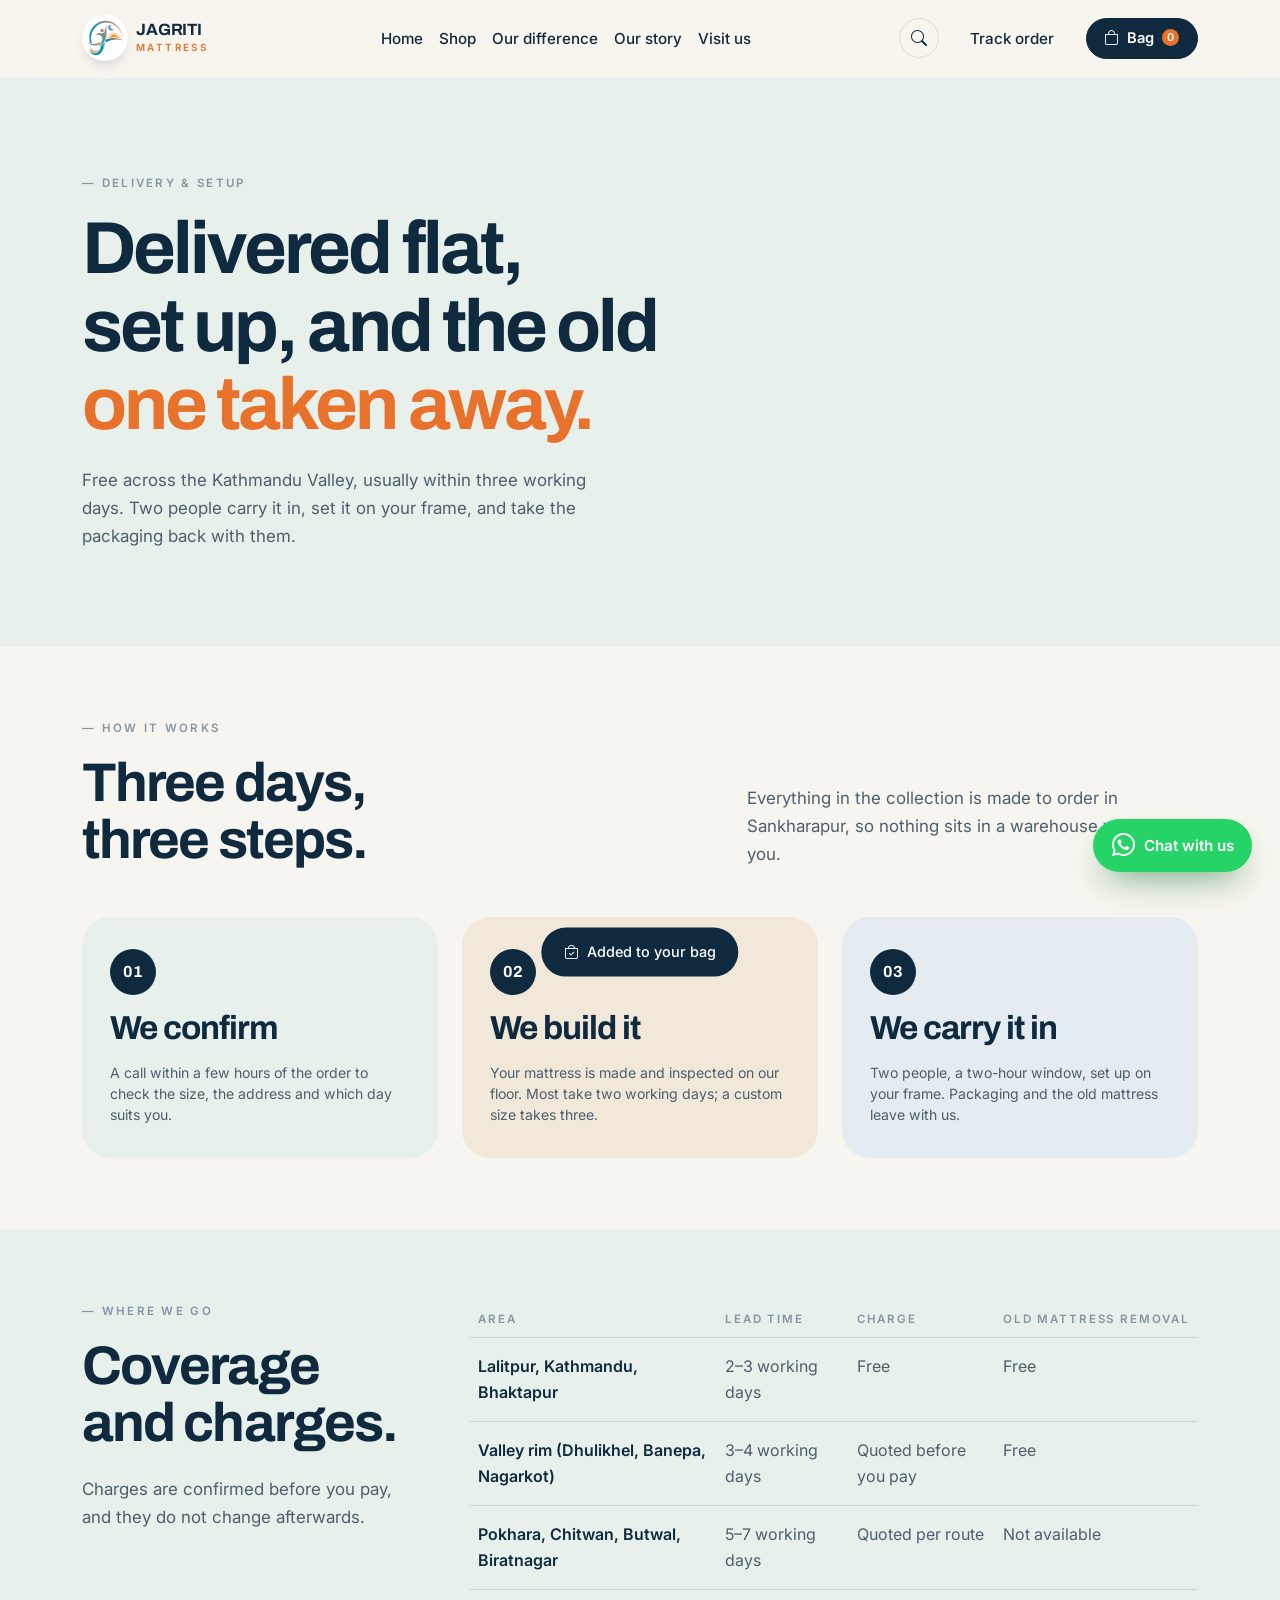
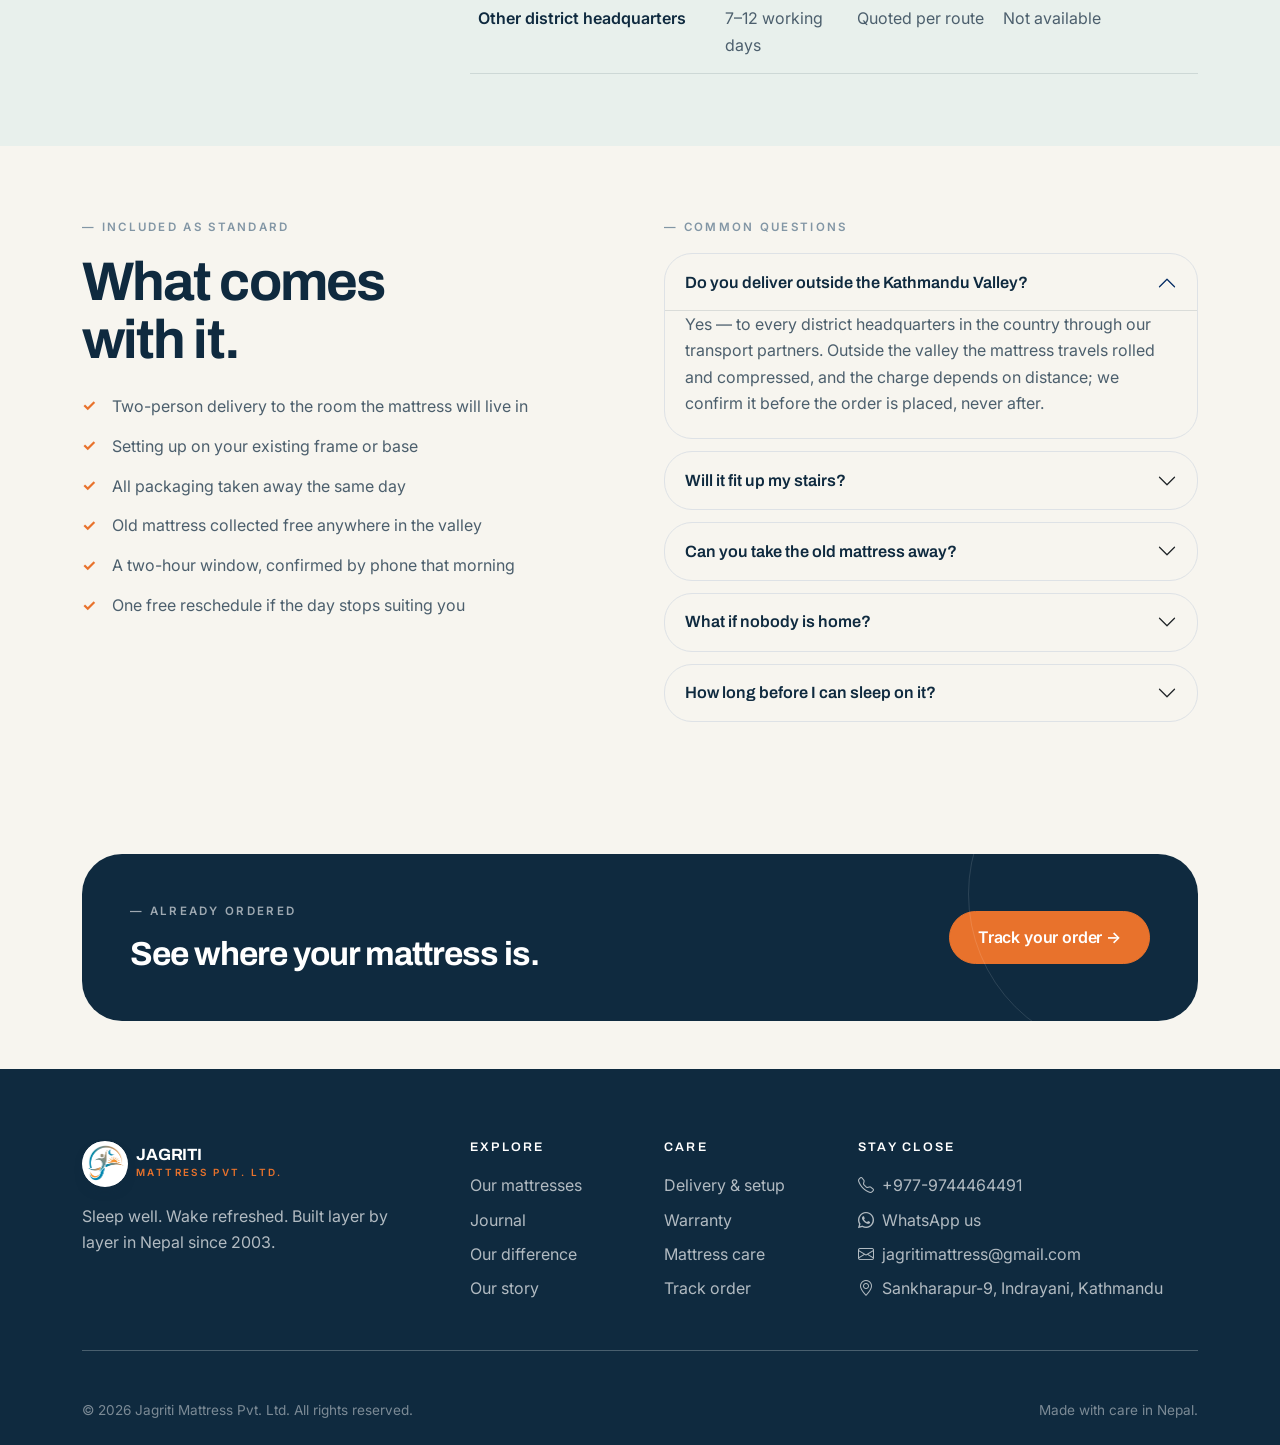
==== delivery.html @ 8ed34689 "completed first mvp in html plain" ====
<!DOCTYPE html>
<html lang="en">
<head>
  <meta charset="utf-8">
  <meta name="viewport" content="width=device-width, initial-scale=1">
  <title>Delivery & setup — Jagriti Mattress Pvt. Ltd.</title>
  <meta name="description" content="Free two-person delivery across the Kathmandu Valley in 2-3 working days, set up on your frame, with the old mattress taken away.">

  <link rel="icon" href="assets/favicon.png" type="image/png">

  <!-- Google Fonts -->
  <link rel="preconnect" href="https://fonts.googleapis.com">
  <link rel="preconnect" href="https://fonts.gstatic.com" crossorigin>
  <link href="https://fonts.googleapis.com/css2?family=Archivo:wght@500;600;700;800&family=Inter:wght@400;500;600&display=swap" rel="stylesheet">

  <!-- Bootstrap 5 + Bootstrap Icons -->
  <link href="https://cdn.jsdelivr.net/npm/bootstrap@5.3.3/dist/css/bootstrap.min.css" rel="stylesheet">
  <link href="https://cdn.jsdelivr.net/npm/bootstrap-icons@1.11.3/font/bootstrap-icons.min.css" rel="stylesheet">

  <!-- Jagriti theme -->
  <link href="styles.css" rel="stylesheet">
</head>
<body class="bg-cream">

  <!-- ============================================================
       TOP NAV (shared markup across every page)
       ============================================================ -->
  <nav class="navbar navbar-expand-lg site-nav sticky-top" id="siteNav">
    <div class="container">

      <a class="navbar-brand d-flex align-items-center gap-2 me-lg-4" href="index.html">
        <span class="brand-mark">
          <img src="assets/logo-mark.png" alt="Jagriti Mattress logo">
        </span>
        <span>
          <span class="brand-word">JAGRITI</span>
          <span class="brand-sub">Mattress</span>
        </span>
      </a>

      <button class="navbar-toggler border-0 shadow-none" type="button" data-bs-toggle="collapse"
              data-bs-target="#mainNav" aria-controls="mainNav" aria-expanded="false" aria-label="Toggle navigation">
        <i class="bi bi-list fs-3 text-navy"></i>
      </button>

      <div class="collapse navbar-collapse" id="mainNav">
        <ul class="navbar-nav mx-lg-auto mb-2 mb-lg-0">
          <li class="nav-item"><a class="nav-link" href="index.html">Home</a></li>
          <li class="nav-item"><a class="nav-link" href="shop.html">Shop</a></li>
          <li class="nav-item"><a class="nav-link" href="our-difference.html">Our difference</a></li>
          <li class="nav-item"><a class="nav-link" href="our-story.html">Our story</a></li>
          <li class="nav-item"><a class="nav-link" href="visit-us.html">Visit us</a></li>
        </ul>

        <div class="d-flex align-items-center gap-2 gap-lg-3">
          <a class="nav-icon-btn" href="shop.html" aria-label="Search the collection"><i class="bi bi-search"></i></a>
          <a class="nav-link d-none d-lg-inline text-nowrap" href="track-order.html">Track order</a>
          <button class="btn btn-dark rounded-pill bag-btn d-inline-flex align-items-center gap-2" type="button" data-bag-button>
            <i class="bi bi-bag"></i> Bag
            <span class="badge rounded-pill" data-bag-count>0</span>
          </button>
        </div>
      </div>

    </div>
  </nav>

  <main>

    <!-- ============================================================
         PAGE HERO
         ============================================================ -->
    <section class="bg-mint py-5">
      <div class="container py-lg-5">
        <div class="row">
          <div class="col-lg-8">
            <span class="eyebrow">&mdash; Delivery & setup</span>
            <h1 class="headline-xl mb-4">Delivered flat,<br>set up, and the old<br><span class="text-accent">one taken away.</span></h1>
            <p class="lead-jag mb-0">Free across the Kathmandu Valley, usually within three working days. Two people carry it in, set it on your frame, and take the packaging back with them.</p>
          </div>
        </div>
      </div>
    </section>

    <!-- Steps -->
    <section class="bg-cream py-5">
      <div class="container py-lg-4">
        <div class="row align-items-end g-4 mb-5">
          <div class="col-lg-7">
            <span class="eyebrow">&mdash; How it works</span>
            <h2 class="headline-lg mb-0">Three days,<br>three steps.</h2>
          </div>
          <div class="col-lg-5">
            <p class="lead-jag mb-0">Everything in the collection is made to order in Sankharapur, so nothing sits in a warehouse waiting for you.</p>
          </div>
        </div>

        <div class="row row-cols-1 row-cols-md-3 g-4">
          <div class="col">
            <article class="card journal-card tint-mint">
              <span class="step-num mb-3">01</span>
              <h3 class="headline-md mb-3">We confirm</h3>
              <p class="product-desc mb-0">A call within a few hours of the order to check the size, the address and which day suits you.</p>
            </article>
          </div>
          <div class="col">
            <article class="card journal-card tint-tan">
              <span class="step-num mb-3">02</span>
              <h3 class="headline-md mb-3">We build it</h3>
              <p class="product-desc mb-0">Your mattress is made and inspected on our floor. Most take two working days; a custom size takes three.</p>
            </article>
          </div>
          <div class="col">
            <article class="card journal-card tint-blue">
              <span class="step-num mb-3">03</span>
              <h3 class="headline-md mb-3">We carry it in</h3>
              <p class="product-desc mb-0">Two people, a two-hour window, set up on your frame. Packaging and the old mattress leave with us.</p>
            </article>
          </div>
        </div>
      </div>
    </section>

    <!-- Coverage -->
    <section class="bg-mint py-5">
      <div class="container py-lg-4">
        <div class="row g-4 g-lg-5">
          <div class="col-lg-4">
            <span class="eyebrow">&mdash; Where we go</span>
            <h2 class="headline-lg mb-4">Coverage<br>and charges.</h2>
            <p class="lead-jag mb-0">Charges are confirmed before you pay, and they do not change afterwards.</p>
          </div>
          <div class="col-lg-8">
            <div class="table-responsive">
              <table class="table table-jag align-middle">
                <thead>
                  <tr><th scope="col">Area</th><th scope="col">Lead time</th><th scope="col">Charge</th><th scope="col">Old mattress removal</th></tr>
                </thead>
                <tbody>
                  <tr><td>Lalitpur, Kathmandu, Bhaktapur</td><td>2&ndash;3 working days</td><td>Free</td><td>Free</td></tr>
                  <tr><td>Valley rim (Dhulikhel, Banepa, Nagarkot)</td><td>3&ndash;4 working days</td><td>Quoted before you pay</td><td>Free</td></tr>
                  <tr><td>Pokhara, Chitwan, Butwal, Biratnagar</td><td>5&ndash;7 working days</td><td>Quoted per route</td><td>Not available</td></tr>
                  <tr><td>Other district headquarters</td><td>7&ndash;12 working days</td><td>Quoted per route</td><td>Not available</td></tr>
                </tbody>
              </table>
            </div>
          </div>
        </div>
      </div>
    </section>

    <!-- Included -->
    <section class="bg-cream py-5">
      <div class="container py-lg-4">
        <div class="row g-4 g-lg-5">
          <div class="col-lg-6">
            <span class="eyebrow">&mdash; Included as standard</span>
            <h2 class="headline-lg mb-4">What comes<br>with it.</h2>
            <ul class="check-list">
              <li>Two-person delivery to the room the mattress will live in</li>
              <li>Setting up on your existing frame or base</li>
              <li>All packaging taken away the same day</li>
              <li>Old mattress collected free anywhere in the valley</li>
              <li>A two-hour window, confirmed by phone that morning</li>
              <li>One free reschedule if the day stops suiting you</li>
            </ul>
          </div>
          <div class="col-lg-6">
            <span class="eyebrow">&mdash; Common questions</span>
            <div class="accordion accordion-jag" id="deliveryFaq">
          <div class="accordion-item border rounded-4 overflow-hidden">
            <h3 class="accordion-header">
              <button class="accordion-button bg-transparent" type="button" data-bs-toggle="collapse"
                      data-bs-target="#deliveryFaq-0" aria-expanded="true" aria-controls="deliveryFaq-0">Do you deliver outside the Kathmandu Valley?</button>
            </h3>
            <div id="deliveryFaq-0" class="accordion-collapse collapse show" data-bs-parent="#deliveryFaq">
              <div class="accordion-body">Yes &mdash; to every district headquarters in the country through our transport partners. Outside the valley the mattress travels rolled and compressed, and the charge depends on distance; we confirm it before the order is placed, never after.</div>
            </div>
          </div>
          <div class="accordion-item border rounded-4 overflow-hidden">
            <h3 class="accordion-header">
              <button class="accordion-button collapsed bg-transparent" type="button" data-bs-toggle="collapse"
                      data-bs-target="#deliveryFaq-1" aria-expanded="false" aria-controls="deliveryFaq-1">Will it fit up my stairs?</button>
            </h3>
            <div id="deliveryFaq-1" class="accordion-collapse collapse" data-bs-parent="#deliveryFaq">
              <div class="accordion-body">Almost always. Queen and king mattresses can be carried on their side through a standard stairwell. If the turn is very tight, tell us when you order and we will bring the compressed version instead, which comes up in a roll and expands in the room.</div>
            </div>
          </div>
          <div class="accordion-item border rounded-4 overflow-hidden">
            <h3 class="accordion-header">
              <button class="accordion-button collapsed bg-transparent" type="button" data-bs-toggle="collapse"
                      data-bs-target="#deliveryFaq-2" aria-expanded="false" aria-controls="deliveryFaq-2">Can you take the old mattress away?</button>
            </h3>
            <div id="deliveryFaq-2" class="accordion-collapse collapse" data-bs-parent="#deliveryFaq">
              <div class="accordion-body">Yes, free, anywhere in the valley. Usable mattresses go to two shelters we work with in Kathmandu; the rest are stripped and the steel and foam are recycled separately.</div>
            </div>
          </div>
          <div class="accordion-item border rounded-4 overflow-hidden">
            <h3 class="accordion-header">
              <button class="accordion-button collapsed bg-transparent" type="button" data-bs-toggle="collapse"
                      data-bs-target="#deliveryFaq-3" aria-expanded="false" aria-controls="deliveryFaq-3">What if nobody is home?</button>
            </h3>
            <div id="deliveryFaq-3" class="accordion-collapse collapse" data-bs-parent="#deliveryFaq">
              <div class="accordion-body">We call the morning of delivery to confirm a two-hour window. If it does not suit, we reschedule at no charge &mdash; there is no fee for a second attempt.</div>
            </div>
          </div>
          <div class="accordion-item border rounded-4 overflow-hidden">
            <h3 class="accordion-header">
              <button class="accordion-button collapsed bg-transparent" type="button" data-bs-toggle="collapse"
                      data-bs-target="#deliveryFaq-4" aria-expanded="false" aria-controls="deliveryFaq-4">How long before I can sleep on it?</button>
            </h3>
            <div id="deliveryFaq-4" class="accordion-collapse collapse" data-bs-parent="#deliveryFaq">
              <div class="accordion-body">A flat-delivered mattress is ready immediately. A compressed one needs about four hours to reach full height, and up to 48 hours to lose the faint smell of new foam. Open a window and it goes faster.</div>
            </div>
          </div>
        </div>
          </div>
        </div>
      </div>
    </section>

    <!-- ============================================================
         CLOSING CTA
         ============================================================ -->
    <section class="bg-cream py-5">
      <div class="container">
        <div class="cta-panel p-5 d-flex flex-column flex-lg-row justify-content-between align-items-lg-center gap-4">
          <div>
            <span class="eyebrow eyebrow-light">&mdash; Already ordered</span>
            <h2 class="headline-md text-white mb-0">See where your mattress is.</h2>
          </div>
          <a href="track-order.html" class="btn btn-accent rounded-pill btn-lg-pill align-self-start align-self-lg-center text-nowrap">Track your order &rarr;</a>
        </div>
      </div>
    </section>

  </main>

  <!-- ============================================================
       FOOTER (shared markup across every page)
       ============================================================ -->
  <footer class="site-footer pt-5">
    <div class="container pt-lg-4">
      <div class="row g-4 g-lg-5">

        <div class="col-lg-4">
          <a class="d-inline-flex align-items-center gap-2 mb-3" href="index.html">
            <span class="brand-mark">
              <img src="assets/logo-mark.png" alt="Jagriti Mattress logo">
            </span>
            <span>
              <span class="brand-word">JAGRITI</span>
              <span class="brand-sub">Mattress Pvt. Ltd.</span>
            </span>
          </a>
          <p class="mb-0" style="max-width: 32ch;">Sleep well. Wake refreshed. Built layer by layer in Nepal since 2003.</p>
        </div>

        <div class="col-6 col-lg-2">
          <h5>Explore</h5>
          <ul class="list-unstyled d-grid gap-2 mb-0">
            <li><a href="shop.html">Our mattresses</a></li>
            <li><a href="journal.html">Journal</a></li>
            <li><a href="our-difference.html">Our difference</a></li>
            <li><a href="our-story.html">Our story</a></li>
          </ul>
        </div>

        <div class="col-6 col-lg-2">
          <h5>Care</h5>
          <ul class="list-unstyled d-grid gap-2 mb-0">
            <li><a href="delivery.html">Delivery &amp; setup</a></li>
            <li><a href="warranty.html">Warranty</a></li>
            <li><a href="mattress-care.html">Mattress care</a></li>
            <li><a href="track-order.html">Track order</a></li>
          </ul>
        </div>

        <div class="col-lg-4">
          <h5>Stay close</h5>
          <ul class="list-unstyled d-grid gap-2 mb-0">
            <li><a href="tel:+9779744464491"><i class="bi bi-telephone me-2"></i>+977-9744464491</a></li>
            <li><a href="https://wa.me/9779744464491?text=Hello%20Jagriti%20Mattress%21" target="_blank" rel="noopener"><i class="bi bi-whatsapp me-2"></i>WhatsApp us</a></li>
            <li><a href="mailto:jagritimattress@gmail.com"><i class="bi bi-envelope me-2"></i>jagritimattress@gmail.com</a></li>
            <li><a href="visit-us.html"><i class="bi bi-geo-alt me-2"></i>Sankharapur-9, Indrayani, Kathmandu</a></li>
          </ul>
        </div>

      </div>

      <hr class="border-light my-5">

      <div class="d-flex flex-column flex-md-row justify-content-between gap-2 pb-4">
        <p class="footer-note mb-0">&copy; <span data-year>2026</span> Jagriti Mattress Pvt. Ltd. All rights reserved.</p>
        <p class="footer-note mb-0">Made with care in Nepal.</p>
      </div>
    </div>
  </footer>

  <!-- Floating WhatsApp chat -->
  <a class="whatsapp-fab" href="https://wa.me/9779744464491?text=Hello%20Jagriti%20Mattress%21%20I%20have%20a%20question%20about%20your%20mattresses."
     target="_blank" rel="noopener" aria-label="Chat with us on WhatsApp">
    <i class="bi bi-whatsapp" aria-hidden="true"></i>
    <span class="whatsapp-fab-label">Chat with us</span>
  </a>

  <div class="bag-toast" data-bag-toast role="status" aria-live="polite">
    <i class="bi bi-bag-check"></i> <span data-bag-toast-text>Added to your bag</span>
  </div>

  <script src="https://cdn.jsdelivr.net/npm/bootstrap@5.3.3/dist/js/bootstrap.bundle.min.js"></script>
  <script src="main.js"></script>
</body>
</html>
---- styles.css ----
/* ==========================================================================
   Jagriti Mattress Pvt. Ltd. - custom theme layered on top of Bootstrap 5.
   Palette, type scale and component polish live here. Bootstrap's own Sass
   variables are left untouched; everything below is additive.
   ========================================================================== */

:root {
  --jagriti-navy: #0F2A3F;
  --jagriti-navy-deep: #0A1F30;
  --jagriti-navy-soft: #1B3E58;
  --jagriti-orange: #E8722C;
  --jagriti-orange-deep: #CF5E1C;
  --jagriti-orange-soft: #F6A96D;
  --jagriti-mint: #E8F0EC;
  --jagriti-mint-deep: #D8E6DE;
  --jagriti-cream: #F7F5EF;
  --jagriti-blue-tint: #E4EBF1;
  --jagriti-tan: #F1E8DA;
  --jagriti-body: #4C5F6D;
  --jagriti-muted: #8296A5;
  --jagriti-line: rgba(15, 42, 63, .12);

  --radius-lg: 28px;
  --radius-xl: 40px;
  --shadow-soft: 0 18px 40px -24px rgba(15, 42, 63, .35);
  --shadow-lift: 0 26px 60px -28px rgba(15, 42, 63, .45);
}

/* ---------- Base -------------------------------------------------------- */

body {
  font-family: "Inter", system-ui, -apple-system, "Segoe UI", sans-serif;
  background-color: var(--jagriti-cream);
  color: var(--jagriti-body);
  line-height: 1.65;
  -webkit-font-smoothing: antialiased;
}

h1, h2, h3, h4, h5, h6, .headline {
  font-family: "Archivo", "Inter", system-ui, sans-serif;
  color: var(--jagriti-navy);
  font-weight: 700;
  letter-spacing: -.03em;
  line-height: 1.06;
}

a { text-decoration: none; }

::selection { background: var(--jagriti-orange); color: #fff; }

:focus-visible {
  outline: 2px solid var(--jagriti-orange);
  outline-offset: 3px;
  border-radius: 4px;
}

/* ---------- Colour utilities -------------------------------------------- */

.bg-cream  { background-color: var(--jagriti-cream) !important; }
.bg-mint   { background-color: var(--jagriti-mint) !important; }
.bg-navy   { background-color: var(--jagriti-navy) !important; }
.bg-accent { background-color: var(--jagriti-orange) !important; }

.text-navy      { color: var(--jagriti-navy) !important; }
.text-accent    { color: var(--jagriti-orange) !important; }
.text-muted-jag { color: var(--jagriti-muted) !important; }

.tint-mint  { background-color: var(--jagriti-mint) !important; }
.tint-blue  { background-color: var(--jagriti-blue-tint) !important; }
.tint-tan   { background-color: var(--jagriti-tan) !important; }
.tint-cream { background-color: #FBF8F2 !important; }

.bg-navy h1, .bg-navy h2, .bg-navy h3, .bg-navy h4,
.bg-navy p, .bg-navy .headline { color: #fff; }

.bg-accent h1, .bg-accent h2, .bg-accent h3 { color: var(--jagriti-navy); }

/* ---------- Type --------------------------------------------------------- */

.eyebrow {
  font-family: "Inter", sans-serif;
  font-size: .72rem;
  font-weight: 600;
  letter-spacing: .2em;
  text-transform: uppercase;
  color: var(--jagriti-muted);
  margin-bottom: 1rem;
  display: block;
}

.eyebrow-accent { color: var(--jagriti-orange); }
.eyebrow-light  { color: rgba(255, 255, 255, .6); }
.eyebrow-navy   { color: rgba(15, 42, 63, .55); }

.headline-xl {
  font-size: clamp(2.6rem, 6.2vw, 4.6rem);
  letter-spacing: -.04em;
}

.headline-lg {
  font-size: clamp(2.1rem, 4.4vw, 3.4rem);
  letter-spacing: -.035em;
}

.headline-md {
  font-size: clamp(1.6rem, 2.6vw, 2.2rem);
  letter-spacing: -.03em;
}

.lead-jag {
  font-size: 1.06rem;
  color: var(--jagriti-body);
  max-width: 46ch;
}

.link-arrow {
  font-weight: 600;
  color: var(--jagriti-navy);
  border-bottom: 1px solid var(--jagriti-line);
  padding-bottom: 2px;
  transition: color .2s ease, border-color .2s ease;
}
.link-arrow:hover { color: var(--jagriti-orange); border-color: var(--jagriti-orange); }
.link-arrow-light { color: #fff; border-color: rgba(255, 255, 255, .35); }
.link-arrow-light:hover { color: var(--jagriti-orange-soft); border-color: var(--jagriti-orange-soft); }

/* ---------- Buttons ------------------------------------------------------ */

.btn {
  font-family: "Inter", sans-serif;
  font-weight: 600;
  letter-spacing: -.01em;
  transition: transform .18s ease, background-color .2s ease, box-shadow .2s ease, color .2s ease;
}

.btn-accent {
  background-color: var(--jagriti-orange);
  border: 1px solid var(--jagriti-orange);
  color: #fff;
}
.btn-accent:hover,
.btn-accent:focus {
  background-color: var(--jagriti-orange-deep);
  border-color: var(--jagriti-orange-deep);
  color: #fff;
  transform: translateY(-2px);
  box-shadow: var(--shadow-soft);
}

.btn-navy {
  background-color: var(--jagriti-navy);
  border: 1px solid var(--jagriti-navy);
  color: #fff;
}
.btn-navy:hover,
.btn-navy:focus {
  background-color: var(--jagriti-navy-soft);
  border-color: var(--jagriti-navy-soft);
  color: #fff;
  transform: translateY(-2px);
}

.btn-lg-pill { padding: .85rem 1.75rem; font-size: 1rem; }

.btn-dark {
  --bs-btn-bg: var(--jagriti-navy);
  --bs-btn-border-color: var(--jagriti-navy);
  --bs-btn-hover-bg: var(--jagriti-navy-soft);
  --bs-btn-hover-border-color: var(--jagriti-navy-soft);
  --bs-btn-active-bg: var(--jagriti-navy-deep);
  --bs-btn-active-border-color: var(--jagriti-navy-deep);
}

.btn-outline-dark {
  --bs-btn-color: var(--jagriti-navy);
  --bs-btn-border-color: var(--jagriti-line);
  --bs-btn-hover-bg: var(--jagriti-navy);
  --bs-btn-hover-border-color: var(--jagriti-navy);
  --bs-btn-active-bg: var(--jagriti-navy);
  --bs-btn-active-border-color: var(--jagriti-navy);
}

/* ---------- Navbar ------------------------------------------------------- */

.site-nav {
  background-color: rgba(247, 245, 239, .88);
  backdrop-filter: saturate(140%) blur(12px);
  border-bottom: 1px solid transparent;
  transition: box-shadow .25s ease, border-color .25s ease;
  padding-block: .65rem;
}
.site-nav.is-stuck {
  border-color: var(--jagriti-line);
  box-shadow: 0 10px 30px -22px rgba(15, 42, 63, .5);
}

.brand-mark {
  width: 46px;
  height: 46px;
  border-radius: 50%;
  background: #fff;
  box-shadow: 0 6px 16px -10px rgba(15, 42, 63, .6);
  display: grid;
  place-items: center;
  overflow: hidden;
  flex: 0 0 auto;
}
.brand-mark img { width: 92%; height: 92%; object-fit: contain; }

.brand-word {
  font-family: "Archivo", sans-serif;
  font-weight: 700;
  font-size: 1.02rem;
  letter-spacing: -.01em;
  color: var(--jagriti-navy);
  line-height: 1.1;
  display: block;
}
.brand-sub {
  font-size: .62rem;
  letter-spacing: .24em;
  text-transform: uppercase;
  color: var(--jagriti-orange);
  font-weight: 600;
  display: block;
}

.site-nav .nav-link {
  color: var(--jagriti-navy);
  font-weight: 500;
  font-size: .95rem;
  padding: .5rem .95rem;
  position: relative;
}
.site-nav .nav-link::after {
  content: "";
  position: absolute;
  left: .95rem;
  right: .95rem;
  bottom: .15rem;
  height: 2px;
  background: var(--jagriti-orange);
  transform: scaleX(0);
  transform-origin: left;
  transition: transform .22s ease;
}
.site-nav .nav-link:hover::after { transform: scaleX(1); }
.site-nav .nav-link.nav-active { font-weight: 600; }
.site-nav .nav-link.nav-active::after { transform: scaleX(1); }

.nav-icon-btn {
  width: 40px;
  height: 40px;
  border-radius: 50%;
  border: 1px solid var(--jagriti-line);
  background: transparent;
  color: var(--jagriti-navy);
  display: grid;
  place-items: center;
  transition: background-color .2s ease, color .2s ease;
}
.nav-icon-btn:hover { background: var(--jagriti-navy); color: #fff; }

.bag-btn { padding: .55rem 1.1rem; font-size: .92rem; }
.bag-btn .badge {
  background: var(--jagriti-orange);
  font-size: .68rem;
  font-weight: 600;
  padding: .25em .5em;
}

/* ---------- Hero --------------------------------------------------------- */

.hero { position: relative; overflow: hidden; }

.hero-figure { position: relative; }

.hero-blob {
  position: absolute;
  inset: 8% -4% -6% 10%;
  background: var(--jagriti-mint-deep);
  border-radius: 46% 54% 42% 58% / 48% 42% 58% 52%;
  z-index: 0;
}

.hero-photo {
  position: relative;
  z-index: 1;
  border-radius: var(--radius-xl);
  overflow: hidden;
  box-shadow: var(--shadow-lift);
}
.hero-photo img {
  width: 100%;
  height: clamp(320px, 46vw, 520px);
  object-fit: cover;
  display: block;
}

.chip-float {
  position: absolute;
  z-index: 2;
  background: #fff;
  border-radius: 999px;
  padding: .55rem 1rem;
  font-size: .82rem;
  font-weight: 600;
  color: var(--jagriti-navy);
  box-shadow: var(--shadow-soft);
  display: inline-flex;
  align-items: center;
  gap: .5rem;
}
.chip-top-left { top: 1.5rem; left: -.75rem; }
.chip-bottom-right { bottom: 1.75rem; right: -.75rem; }
.chip-dot {
  width: 8px;
  height: 8px;
  border-radius: 50%;
  background: var(--jagriti-orange);
  display: inline-block;
}

.trust-badge {
  display: inline-flex;
  align-items: center;
  gap: .6rem;
  font-size: .85rem;
  font-weight: 500;
  color: var(--jagriti-navy);
  background: rgba(255, 255, 255, .7);
  border: 1px solid rgba(15, 42, 63, .08);
  border-radius: 999px;
  padding: .45rem 1rem;
}

/* ---------- Stats strip --------------------------------------------------- */

.stat-value {
  font-family: "Archivo", sans-serif;
  font-weight: 700;
  font-size: clamp(1.7rem, 2.6vw, 2.3rem);
  color: #fff;
  letter-spacing: -.03em;
  line-height: 1.1;
}
.stat-label { font-size: .9rem; color: rgba(255, 255, 255, .6); }
.stat-divider { border-left: 1px solid rgba(255, 255, 255, .16); }

@media (max-width: 991.98px) {
  .stat-divider {
    border-left: 0;
    border-top: 1px solid rgba(255, 255, 255, .16);
    padding-top: 1.25rem;
  }
}

/* ---------- Product cards ------------------------------------------------- */

.product-card {
  border-radius: var(--radius-lg);
  overflow: hidden;
  transition: transform .25s ease, box-shadow .25s ease;
  position: relative;
}
.product-card:hover { transform: translateY(-6px); box-shadow: var(--shadow-lift) !important; }

.product-media { position: relative; padding: .75rem .75rem 0; }
.product-media img {
  width: 100%;
  aspect-ratio: 16 / 10;
  object-fit: cover;
  border-radius: 20px;
  display: block;
}

.pill-comfort {
  position: absolute;
  top: 1.35rem;
  left: 1.35rem;
  background: rgba(255, 255, 255, .92);
  color: var(--jagriti-navy);
  font-weight: 600;
  font-size: .7rem;
  letter-spacing: .04em;
  padding: .4em .85em;
  backdrop-filter: blur(4px);
}

.product-title { font-size: 1.12rem; font-weight: 700; margin-bottom: .3rem; }
.product-desc {
  font-size: .88rem;
  color: var(--jagriti-body);
  margin-bottom: .75rem;
  line-height: 1.5;
}

.tag-row {
  font-size: .72rem;
  letter-spacing: .06em;
  text-transform: uppercase;
  color: var(--jagriti-muted);
  font-weight: 600;
}
.tag-row .sep { color: var(--jagriti-orange); margin-inline: .4rem; }

.price-label {
  display: block;
  font-size: .68rem;
  letter-spacing: .12em;
  text-transform: uppercase;
  color: var(--jagriti-muted);
}
.price {
  font-family: "Archivo", sans-serif;
  font-weight: 700;
  font-size: 1.05rem;
  color: var(--jagriti-navy);
}

.add-btn {
  width: 42px;
  height: 42px;
  display: grid;
  place-items: center;
  font-size: 1.15rem;
  line-height: 1;
  padding: 0;
  flex: 0 0 auto;
}
.add-btn:hover { background-color: var(--jagriti-orange); border-color: var(--jagriti-orange); }
.add-btn.is-added { background-color: var(--jagriti-orange); border-color: var(--jagriti-orange); }

/* ---------- CTA panel ----------------------------------------------------- */

.cta-panel {
  background: var(--jagriti-navy);
  border-radius: var(--radius-xl);
  position: relative;
  overflow: hidden;
}
.cta-panel::after {
  content: "";
  position: absolute;
  width: 320px;
  height: 320px;
  right: -90px;
  top: -120px;
  border-radius: 50%;
  border: 1px solid rgba(255, 255, 255, .12);
}

/* ---------- Craftsmanship arch -------------------------------------------- */

.arch-panel {
  background: var(--jagriti-navy);
  border-radius: 260px 260px 32px 32px;
  min-height: clamp(360px, 44vw, 520px);
  position: relative;
  overflow: hidden;
  display: grid;
  place-items: center;
  text-align: center;
  padding: 3rem 2rem;
}
.arch-art {
  position: absolute;
  inset: 0;
  display: grid;
  place-items: center;
  opacity: .45;
}
.arch-content { position: relative; z-index: 1; }

/* ---------- Orange story band ---------------------------------------------- */

.story-band { position: relative; overflow: hidden; }
.story-watermark {
  position: absolute;
  left: 50%;
  top: 50%;
  transform: translate(-50%, -50%);
  font-family: "Archivo", sans-serif;
  font-weight: 800;
  font-size: clamp(10rem, 30vw, 26rem);
  letter-spacing: -.06em;
  color: rgba(15, 42, 63, .07);
  line-height: 1;
  pointer-events: none;
  user-select: none;
  white-space: nowrap;
}
.story-band .container { position: relative; z-index: 1; }
.story-band p { color: rgba(15, 42, 63, .78); }

/* ---------- Quote ---------------------------------------------------------- */

.pull-quote {
  font-family: "Archivo", sans-serif;
  font-weight: 500;
  font-size: clamp(1.5rem, 3.2vw, 2.5rem);
  line-height: 1.28;
  letter-spacing: -.025em;
  color: #fff;
}
.quote-mark { color: var(--jagriti-orange); }

/* ---------- Journal cards --------------------------------------------------- */

.journal-card {
  border-radius: var(--radius-lg);
  padding: 2rem 1.75rem;
  min-height: 240px;
  border: 0;
  transition: transform .25s ease, box-shadow .25s ease;
  display: flex;
  flex-direction: column;
  height: 100%;
}
.journal-card:hover { transform: translateY(-6px); box-shadow: var(--shadow-soft); }
.journal-num { color: var(--jagriti-orange); font-weight: 700; }

/* ---------- Shop controls --------------------------------------------------- */

.search-input {
  border: 1px solid var(--jagriti-line);
  border-right: 0;
  padding: .7rem 1.1rem;
  background: #fff;
}
.search-input:focus { box-shadow: none; border-color: var(--jagriti-navy); }
.input-group .search-icon {
  background: #fff;
  border: 1px solid var(--jagriti-line);
  border-left: 0;
  color: var(--jagriti-muted);
  padding-inline: 1rem;
}
.input-group:focus-within .search-icon { border-color: var(--jagriti-navy); }

.filter-pill { padding: .55rem 1.35rem; font-size: .9rem; }
.btn-group .filter-pill { flex: 0 0 auto; }

.result-count { font-size: .9rem; color: var(--jagriti-muted); }

.pagination {
  --bs-pagination-color: var(--jagriti-navy);
  --bs-pagination-border-color: var(--jagriti-line);
  --bs-pagination-hover-bg: var(--jagriti-mint);
  --bs-pagination-hover-color: var(--jagriti-navy);
  --bs-pagination-hover-border-color: var(--jagriti-line);
  --bs-pagination-active-bg: var(--jagriti-navy);
  --bs-pagination-active-border-color: var(--jagriti-navy);
  --bs-pagination-focus-box-shadow: none;
  --bs-pagination-padding-x: 1rem;
  --bs-pagination-padding-y: .55rem;
}
.pagination .page-link { border-radius: 999px; margin-inline: .18rem; font-weight: 600; }

.dropdown-menu {
  border: 1px solid var(--jagriti-line);
  border-radius: 18px;
  box-shadow: var(--shadow-soft);
  padding: .4rem;
}
.dropdown-item { border-radius: 12px; font-size: .92rem; padding: .5rem .85rem; }
.dropdown-item.active, .dropdown-item:active { background: var(--jagriti-navy); color: #fff; }

.empty-state {
  border: 1px dashed var(--jagriti-line);
  border-radius: var(--radius-lg);
  padding: 3.5rem 1rem;
  text-align: center;
}

/* ---------- Footer ---------------------------------------------------------- */

.site-footer { background: var(--jagriti-navy); color: rgba(255, 255, 255, .68); }
.site-footer h5 {
  color: #fff;
  font-size: .78rem;
  letter-spacing: .18em;
  text-transform: uppercase;
  font-weight: 600;
  margin-bottom: 1.15rem;
}
.site-footer a { color: rgba(255, 255, 255, .68); transition: color .2s ease; }
.site-footer a:hover { color: var(--jagriti-orange-soft); }
.site-footer .brand-word { color: #fff; }
.footer-note { font-size: .85rem; color: rgba(255, 255, 255, .45); }

/* ---------- Bag toast -------------------------------------------------------- */

.bag-toast {
  position: fixed;
  left: 50%;
  bottom: 2rem;
  transform: translate(-50%, 220%);
  background: var(--jagriti-navy);
  color: #fff;
  padding: .8rem 1.4rem;
  border-radius: 999px;
  font-size: .9rem;
  font-weight: 500;
  box-shadow: var(--shadow-lift);
  z-index: 1080;
  transition: transform .35s cubic-bezier(.2, .8, .3, 1);
  display: inline-flex;
  align-items: center;
  gap: .6rem;
}
.bag-toast.is-visible { transform: translate(-50%, 0); }

/* ---------- Misc -------------------------------------------------------------- */

.rounded-4 { border-radius: var(--radius-lg) !important; }
.rounded-5 { border-radius: var(--radius-xl) !important; }

@media (max-width: 991.98px) {
  .site-nav .navbar-nav { padding-block: .75rem; }
  .site-nav .nav-link::after { left: 0; right: auto; width: 26px; }
  .chip-top-left { left: .75rem; }
  .chip-bottom-right { right: .75rem; }
  .arch-panel { border-radius: 180px 180px 28px 28px; }
}

@media (prefers-reduced-motion: reduce) {
  *, *::before, *::after { animation: none !important; transition: none !important; }
}

/* ==========================================================================
   Interior pages — prose, timeline, steps, forms, tables, accordions
   Added for the individual nav / footer pages.
   ========================================================================== */

/* ---------- Long-form copy ------------------------------------------------- */

.prose { max-width: 68ch; }
.prose h2 {
  font-size: clamp(1.4rem, 2.2vw, 1.9rem);
  margin-top: 2.75rem;
  margin-bottom: 1rem;
}
.prose h3 {
  font-size: 1.15rem;
  margin-top: 2rem;
  margin-bottom: .65rem;
}
.prose p { margin-bottom: 1.15rem; }
.prose ul, .prose ol { padding-left: 1.15rem; margin-bottom: 1.5rem; }
.prose li { margin-bottom: .5rem; }
.prose li::marker { color: var(--jagriti-orange); }
.prose > *:first-child { margin-top: 0; }

.article-meta {
  font-size: .82rem;
  letter-spacing: .06em;
  text-transform: uppercase;
  font-weight: 600;
  color: var(--jagriti-muted);
}

.note-panel {
  border-left: 3px solid var(--jagriti-orange);
  padding: .35rem 0 .35rem 1.35rem;
  font-family: "Archivo", sans-serif;
  font-size: 1.18rem;
  line-height: 1.45;
  font-weight: 500;
  color: var(--jagriti-navy);
  margin: 2.25rem 0;
}

.figure-jag img {
  width: 100%;
  border-radius: var(--radius-lg);
  display: block;
}
.figure-jag figcaption {
  font-size: .82rem;
  color: var(--jagriti-muted);
  margin-top: .75rem;
}

/* ---------- Feature / icon cards -------------------------------------------- */

.icon-chip {
  width: 48px;
  height: 48px;
  border-radius: 16px;
  background: #fff;
  color: var(--jagriti-orange);
  display: grid;
  place-items: center;
  font-size: 1.25rem;
  margin-bottom: 1.25rem;
}
.icon-chip-navy { background: var(--jagriti-navy); color: var(--jagriti-orange-soft); }

/* ---------- Numbered steps --------------------------------------------------- */

.step-num {
  width: 46px;
  height: 46px;
  border-radius: 50%;
  background: var(--jagriti-navy);
  color: #fff;
  display: grid;
  place-items: center;
  font-family: "Archivo", sans-serif;
  font-weight: 700;
  flex: 0 0 auto;
}
.step-num-light { background: #fff; color: var(--jagriti-navy); }

/* ---------- Timeline ---------------------------------------------------------- */

.timeline-row {
  display: grid;
  grid-template-columns: 160px 1fr;
  gap: 2rem;
  padding-block: 2.25rem;
  border-top: 1px solid var(--jagriti-line);
}
.timeline-row:last-child { border-bottom: 1px solid var(--jagriti-line); }
.timeline-year {
  font-family: "Archivo", sans-serif;
  font-weight: 700;
  font-size: 1.7rem;
  letter-spacing: -.03em;
  color: var(--jagriti-orange);
  line-height: 1;
}

@media (max-width: 767.98px) {
  .timeline-row { grid-template-columns: 1fr; gap: .75rem; }
}

/* ---------- Forms -------------------------------------------------------------- */

.form-label-jag {
  font-size: .72rem;
  letter-spacing: .16em;
  text-transform: uppercase;
  font-weight: 600;
  color: var(--jagriti-muted);
  margin-bottom: .45rem;
}
.form-control-jag {
  border: 1px solid var(--jagriti-line);
  border-radius: 999px;
  padding: .75rem 1.15rem;
  background: #fff;
  color: var(--jagriti-navy);
}
.form-control-jag:focus {
  border-color: var(--jagriti-navy);
  box-shadow: none;
  background: #fff;
}
textarea.form-control-jag { border-radius: 22px; }

.form-note {
  font-size: .88rem;
  color: var(--jagriti-navy);
  background: rgba(232, 114, 44, .12);
  border-radius: 18px;
  padding: .85rem 1.15rem;
}

/* ---------- Tables --------------------------------------------------------------- */

.table-jag {
  --bs-table-bg: transparent;
  --bs-table-color: var(--jagriti-body);
  --bs-table-border-color: var(--jagriti-line);
  margin-bottom: 0;
}
.table-jag th {
  font-size: .72rem;
  letter-spacing: .16em;
  text-transform: uppercase;
  color: var(--jagriti-muted);
  font-weight: 600;
  white-space: nowrap;
}
.table-jag td { padding-block: .95rem; vertical-align: top; }
.table-jag td:first-child { color: var(--jagriti-navy); font-weight: 600; }

/* ---------- Accordion -------------------------------------------------------------- */

.accordion-jag {
  --bs-accordion-bg: transparent;
  --bs-accordion-border-color: var(--jagriti-line);
  --bs-accordion-border-radius: 20px;
  --bs-accordion-inner-border-radius: 20px;
  --bs-accordion-active-bg: transparent;
  --bs-accordion-active-color: var(--jagriti-navy);
  --bs-accordion-btn-focus-box-shadow: none;
  --bs-accordion-btn-padding-y: 1.15rem;
  --bs-accordion-body-padding-y: 0;
}
.accordion-jag .accordion-item { margin-bottom: .75rem; }
.accordion-jag .accordion-button {
  font-family: "Archivo", sans-serif;
  font-weight: 600;
  font-size: 1.02rem;
  color: var(--jagriti-navy);
}
.accordion-jag .accordion-body { padding-bottom: 1.35rem; color: var(--jagriti-body); }

/* ---------- Misc interior bits ------------------------------------------------------- */

.detail-panel {
  background: var(--jagriti-navy);
  border-radius: var(--radius-xl);
  color: rgba(255, 255, 255, .72);
  padding: 2.5rem;
}
.detail-panel h2, .detail-panel h3 { color: #fff; }
.detail-panel a { color: #fff; }
.detail-panel a:hover { color: var(--jagriti-orange-soft); }

.check-list { list-style: none; padding-left: 0; margin-bottom: 0; }
.check-list li {
  position: relative;
  padding-left: 1.85rem;
  margin-bottom: .85rem;
}
.check-list li::before {
  content: "\2713";
  position: absolute;
  left: 0;
  top: -.05rem;
  color: var(--jagriti-orange);
  font-weight: 700;
}
.check-list-cross li::before { content: "\00D7"; font-size: 1.15rem; line-height: 1.2; }

.page-image img {
  width: 100%;
  height: clamp(300px, 40vw, 460px);
  object-fit: cover;
  border-radius: var(--radius-xl);
  display: block;
}

.status-track {
  display: grid;
  gap: 1.25rem;
}
.status-step { display: flex; gap: 1rem; align-items: flex-start; }
.status-dot {
  width: 14px;
  height: 14px;
  border-radius: 50%;
  border: 2px solid var(--jagriti-orange);
  margin-top: .45rem;
  flex: 0 0 auto;
}
.status-step.is-done .status-dot { background: var(--jagriti-orange); }
.status-step.is-pending { opacity: .5; }
.status-step.is-pending .status-dot { border-color: var(--jagriti-muted); }

/* Tables read on the orange band, where the muted greys disappear */
.bg-accent .table-jag {
  --bs-table-color: rgba(15, 42, 63, .85);
  --bs-table-border-color: rgba(15, 42, 63, .22);
}
.bg-accent .table-jag th { color: rgba(15, 42, 63, .6); }
.bg-accent .table-jag td:first-child { color: var(--jagriti-navy); }

/* Article sidebar: sits beside the prose rather than stretching to its height */
.journal-card.card-aside {
  height: auto;
  min-height: 0;
  position: sticky;
  top: 6.5rem;
}

/* ==========================================================================
   WhatsApp chat button and the order form modal
   ========================================================================== */

.whatsapp-fab {
  position: fixed;
  right: 1.25rem;
  bottom: 1.25rem;
  z-index: 1045;
  display: inline-flex;
  align-items: center;
  gap: .6rem;
  background: #25D366;
  color: #fff;
  font-weight: 600;
  font-size: .95rem;
  line-height: 1;
  padding: .9rem 1.15rem;
  border-radius: 999px;
  box-shadow: 0 16px 34px -14px rgba(20, 120, 60, .75);
  transition: transform .2s ease, box-shadow .2s ease, background-color .2s ease;
}
.whatsapp-fab:hover,
.whatsapp-fab:focus {
  color: #fff;
  background: #1EBE5B;
  transform: translateY(-3px);
  box-shadow: 0 20px 40px -14px rgba(20, 120, 60, .85);
}
.whatsapp-fab i { font-size: 1.45rem; }
.whatsapp-fab-label { display: none; }

@media (min-width: 576px) {
  .whatsapp-fab { right: 1.75rem; bottom: 1.75rem; }
  .whatsapp-fab-label { display: inline; }
}

.btn-whatsapp {
  background: #25D366;
  border: 1px solid #25D366;
  color: #fff;
}
.btn-whatsapp:hover,
.btn-whatsapp:focus {
  background: #1EBE5B;
  border-color: #1EBE5B;
  color: #fff;
  transform: translateY(-2px);
}

/* ---------- Order modal ---------------------------------------------------- */

.order-modal .modal-content {
  border: 0;
  border-radius: var(--radius-lg);
  background: var(--jagriti-cream);
  overflow: hidden;
}
.order-modal .modal-header { border-bottom: 0; }
.order-modal .modal-footer { border-top: 1px solid var(--jagriti-line); }

.order-summary {
  display: flex;
  align-items: center;
  gap: 1rem;
  border-radius: 22px;
  padding: .85rem 1rem;
}
.order-summary img {
  width: 76px;
  height: 76px;
  object-fit: cover;
  border-radius: 16px;
  flex: 0 0 auto;
}

.order-modal .form-select {
  border: 1px solid var(--jagriti-line);
  border-radius: 999px;
  padding: .75rem 2.4rem .75rem 1.15rem;
  background-color: #fff;
  color: var(--jagriti-navy);
}
.order-modal .form-select:focus { border-color: var(--jagriti-navy); box-shadow: none; }

.order-fineprint { font-size: .82rem; color: var(--jagriti-muted); }

/* ---------- Product photo thumbnails ------------------------------------- */

.product-thumbs {
  display: flex;
  gap: .5rem;
  padding: .75rem .75rem 0;
}
.product-thumb {
  width: 64px;
  height: 48px;
  padding: 0;
  border: 1px solid transparent;
  border-radius: 12px;
  overflow: hidden;
  background: none;
  opacity: .6;
  transition: opacity .2s ease, border-color .2s ease;
}
.product-thumb img { width: 100%; height: 100%; object-fit: cover; display: block; }
.product-thumb:hover { opacity: 1; }
.product-thumb.is-active { opacity: 1; border-color: var(--jagriti-orange); }
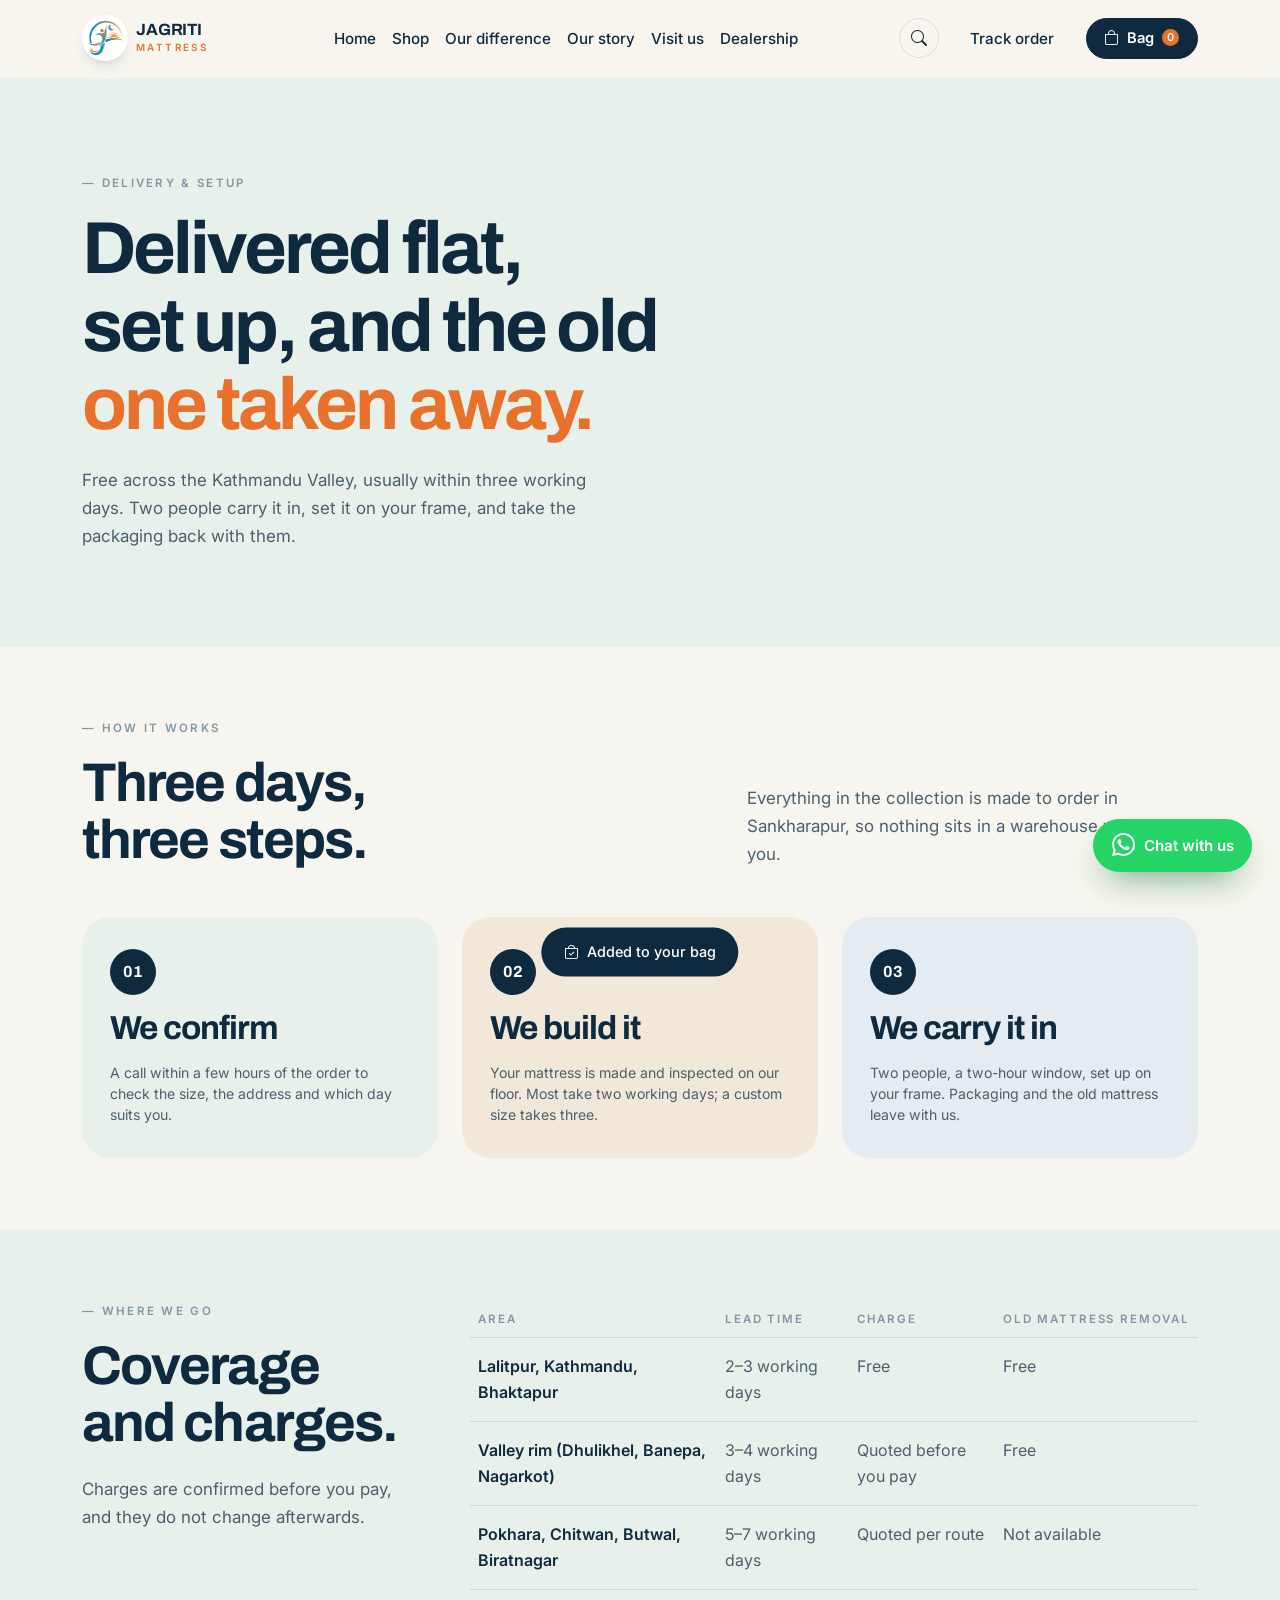
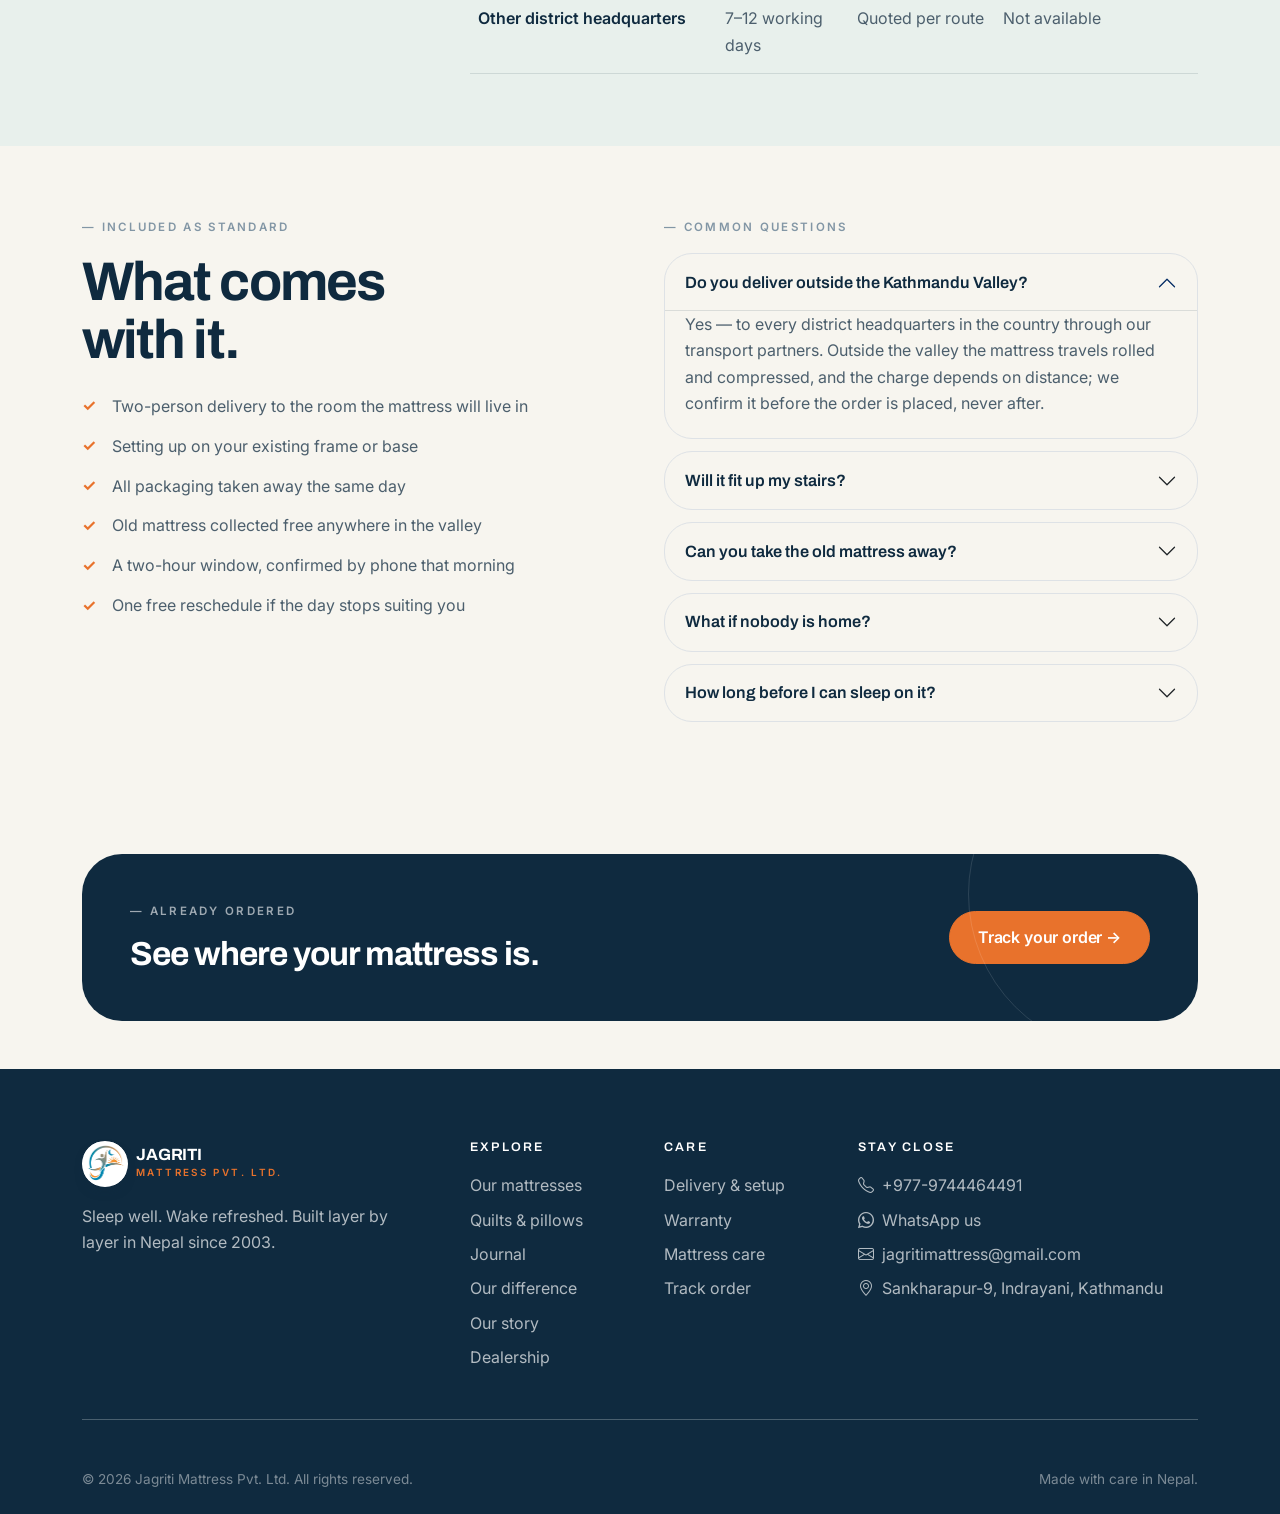
==== commit 2443b8fc: "worked on product and website revise" ====
--- a/delivery.html
+++ b/delivery.html
@@ -50,6 +50,7 @@
           <li class="nav-item"><a class="nav-link" href="our-difference.html">Our difference</a></li>
           <li class="nav-item"><a class="nav-link" href="our-story.html">Our story</a></li>
           <li class="nav-item"><a class="nav-link" href="visit-us.html">Visit us</a></li>
+          <li class="nav-item"><a class="nav-link" href="dealership.html">Dealership</a></li>
         </ul>
 
         <div class="d-flex align-items-center gap-2 gap-lg-3">
@@ -260,9 +261,11 @@
           <h5>Explore</h5>
           <ul class="list-unstyled d-grid gap-2 mb-0">
             <li><a href="shop.html">Our mattresses</a></li>
+            <li><a href="shop.html?category=bedding">Quilts &amp; pillows</a></li>
             <li><a href="journal.html">Journal</a></li>
             <li><a href="our-difference.html">Our difference</a></li>
             <li><a href="our-story.html">Our story</a></li>
+            <li><a href="dealership.html">Dealership</a></li>
           </ul>
         </div>
 
--- a/styles.css
+++ b/styles.css
@@ -180,6 +180,23 @@
   --bs-btn-active-border-color: var(--jagriti-navy);
 }
 
+/* Bootstrap has no "navy" variant, so this one needs spelling out — it is the
+   secondary next to .btn-accent, on the hero, the order form and the dealer page. */
+.btn-outline-navy {
+  --bs-btn-color: var(--jagriti-navy);
+  --bs-btn-bg: transparent;
+  --bs-btn-border-color: rgba(15, 42, 63, .22);
+  --bs-btn-hover-color: #fff;
+  --bs-btn-hover-bg: var(--jagriti-navy);
+  --bs-btn-hover-border-color: var(--jagriti-navy);
+  --bs-btn-active-color: #fff;
+  --bs-btn-active-bg: var(--jagriti-navy-deep);
+  --bs-btn-active-border-color: var(--jagriti-navy-deep);
+  --bs-btn-focus-shadow-rgb: 15, 42, 63;
+  border-width: 1px;
+  font-weight: 600;
+}
+
 /* ---------- Navbar ------------------------------------------------------- */
 
 .site-nav {
@@ -321,6 +338,8 @@
   display: inline-block;
 }
 
+.hero-badges { display: flex; flex-wrap: wrap; gap: .6rem; }
+
 .trust-badge {
   display: inline-flex;
   align-items: center;
@@ -353,6 +372,157 @@
     border-top: 1px solid rgba(255, 255, 255, .16);
     padding-top: 1.25rem;
   }
+}
+
+/* ---------- Filter rows ------------------------------------------------------ */
+
+.filter-row {
+  display: flex;
+  flex-wrap: wrap;
+  align-items: center;
+  gap: .6rem .9rem;
+}
+.filter-label {
+  font-family: "Archivo", sans-serif;
+  font-size: .78rem;
+  font-weight: 700;
+  letter-spacing: .08em;
+  text-transform: uppercase;
+  color: var(--jagriti-muted);
+  min-width: 5.5rem;
+}
+@media (max-width: 575.98px) {
+  .filter-label { min-width: 100%; }
+}
+
+/* the top finishes every mattress can be ordered in */
+.top-row {
+  margin-top: .55rem;
+  font-size: .78rem;
+  font-weight: 600;
+  letter-spacing: .02em;
+  color: var(--jagriti-muted);
+}
+.top-row .bi { color: var(--jagriti-orange); }
+
+/* ---------- Dealership block ------------------------------------------------- */
+
+.dealer-points { display: grid; gap: .6rem; }
+.dealer-points li {
+  display: flex;
+  align-items: flex-start;
+  gap: .65rem;
+  color: rgba(255, 255, 255, .86);
+}
+.dealer-points .bi {
+  color: var(--jagriti-orange);
+  font-weight: 700;
+  line-height: 1.5;
+}
+
+.dealer-card {
+  background: #fff;
+  border-radius: var(--radius-lg);
+  padding: 2.25rem;
+  box-shadow: var(--shadow-lift);
+}
+/* the card sits inside .bg-navy, which paints every heading and paragraph
+   white — put the card's own colours back */
+.bg-navy .dealer-card h3 { color: var(--jagriti-navy); }
+.bg-navy .dealer-card p  { color: var(--jagriti-muted); }
+.bg-navy .dealer-card .eyebrow { color: var(--jagriti-muted); }
+.dealer-steps { display: grid; gap: .85rem; }
+.dealer-steps li {
+  display: flex;
+  align-items: center;
+  gap: .85rem;
+  font-size: .95rem;
+  color: var(--jagriti-body);
+}
+.dealer-steps li span {
+  flex: 0 0 auto;
+  width: 26px;
+  height: 26px;
+  border-radius: 999px;
+  background: var(--jagriti-mint);
+  color: var(--jagriti-navy);
+  font-family: "Archivo", sans-serif;
+  font-weight: 700;
+  font-size: .8rem;
+  display: inline-flex;
+  align-items: center;
+  justify-content: center;
+}
+
+/* ---------- Product rail ---------------------------------------------------
+   Four cards to a row, the rest scrolls sideways. The row centres itself
+   while everything fits; main.js adds .is-static for that and drives the
+   arrows. Gap matches Bootstrap g-4 so a rail and a grid line up.          */
+
+.product-rail {
+  display: flex;
+  gap: 1.5rem;
+  overflow-x: auto;
+  overscroll-behavior-x: contain;
+  scroll-snap-type: x mandatory;
+  scroll-behavior: smooth;
+  scroll-padding-inline: .35rem;
+  /* room for the card lift and its shadow, which overflow-x would clip */
+  padding: .5rem .35rem 1.5rem;
+  margin-inline: -.35rem;
+  scrollbar-width: none;
+  -ms-overflow-style: none;
+}
+.product-rail::-webkit-scrollbar { display: none; }
+
+.product-rail:focus-visible {
+  outline: 2px solid var(--jagriti-navy);
+  outline-offset: 4px;
+  border-radius: var(--radius-lg);
+}
+
+.product-rail-item {
+  flex: 0 0 calc((100% - 4.5rem) / 4);   /* four across, three 1.5rem gaps */
+  scroll-snap-align: start;
+  display: flex;
+}
+.product-rail-item > .card { width: 100%; }
+
+/* Nothing to scroll — sit the row in the middle instead of hard left. */
+.product-rail.is-static { justify-content: center; }
+
+@media (max-width: 991.98px) {
+  .product-rail-item { flex-basis: calc((100% - 1.5rem) / 2); }
+}
+@media (max-width: 575.98px) {
+  .product-rail-item { flex-basis: 84%; }
+}
+
+.rail-nav { display: flex; }
+.rail-nav[hidden] { display: none; }
+
+.rail-btn {
+  width: 46px;
+  height: 46px;
+  border-radius: 999px;
+  border: 1px solid var(--jagriti-line);
+  background: #fff;
+  color: var(--jagriti-navy);
+  display: inline-flex;
+  align-items: center;
+  justify-content: center;
+  font-size: 1.05rem;
+  transition: background .2s ease, color .2s ease, border-color .2s ease, opacity .2s ease;
+}
+.rail-btn:hover:not(:disabled) {
+  background: var(--jagriti-navy);
+  border-color: var(--jagriti-navy);
+  color: #fff;
+}
+.rail-btn:disabled { opacity: .3; cursor: default; }
+
+@media (prefers-reduced-motion: reduce) {
+  .product-rail { scroll-behavior: auto; }
 }
 
 /* ---------- Product cards ------------------------------------------------- */
